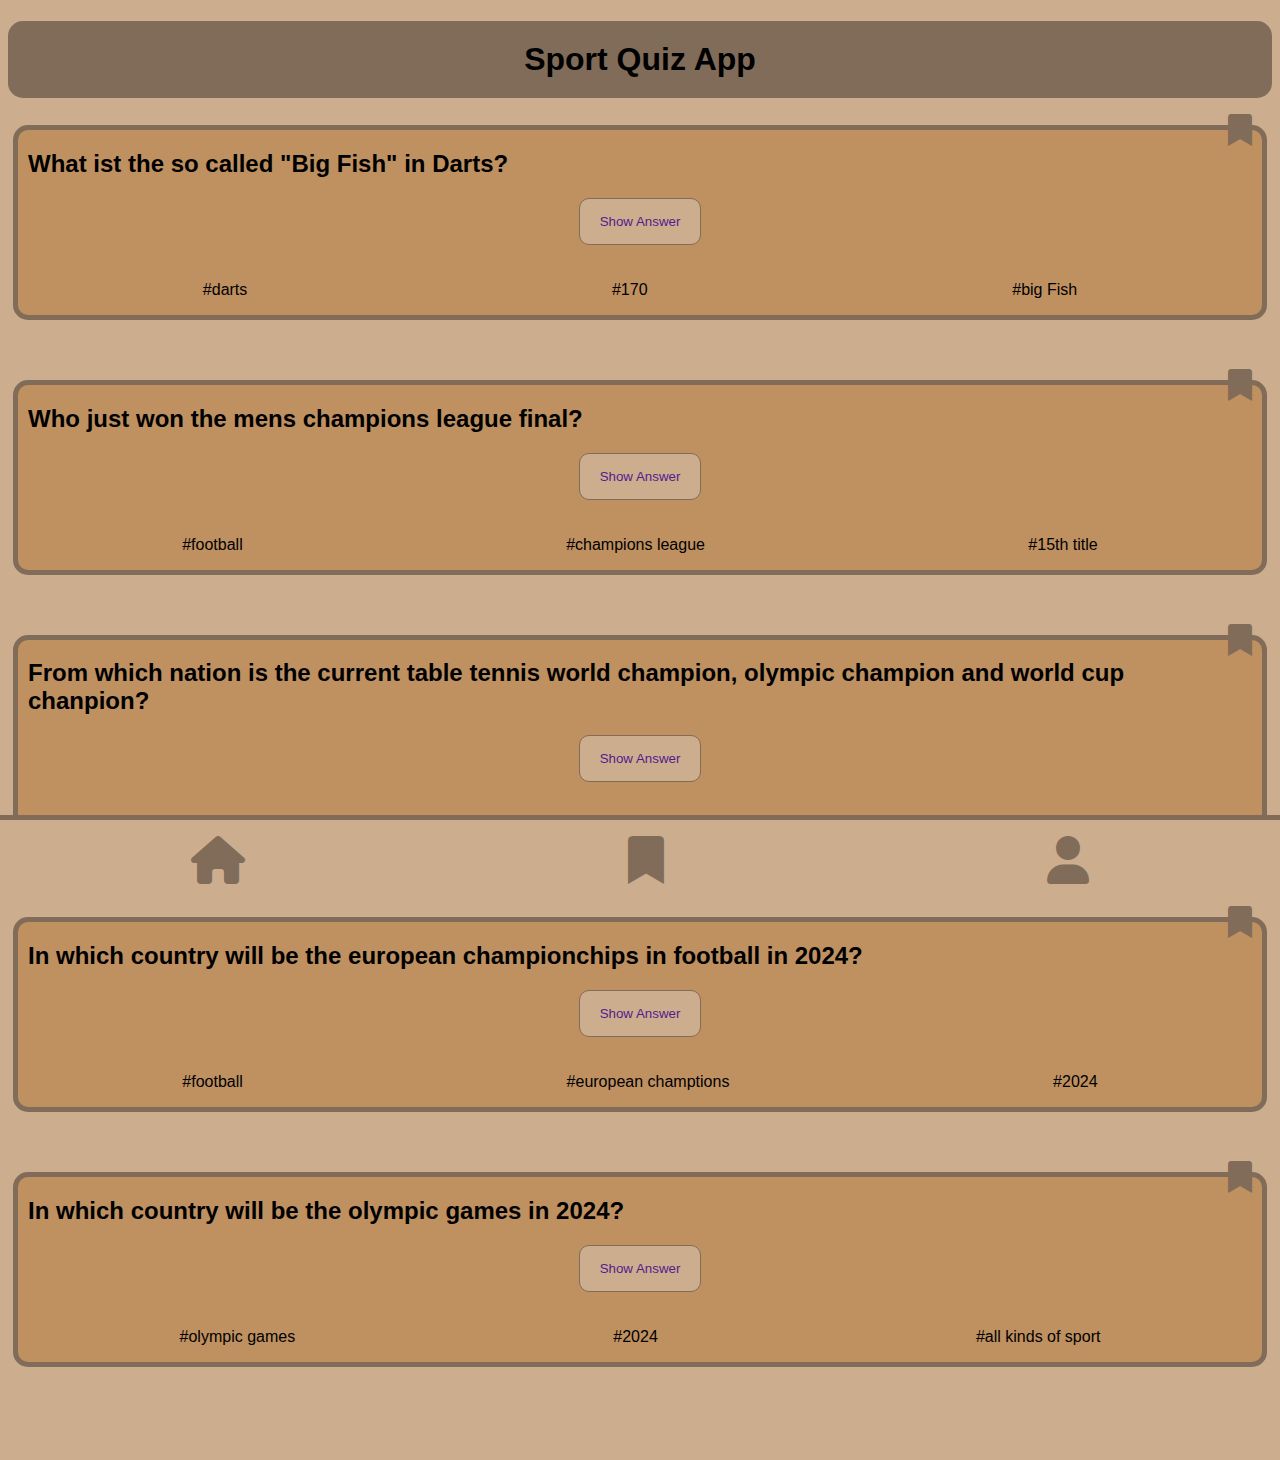
==== bookmarks.html @ 811630d1 "Add head for visibility" ====
<!DOCTYPE html>
<html lang="en">
  <head>
    <meta charset="UTF-8" />
    <meta name="viewport" content="width=device-width, initial-scale=1.0" />
    <link rel="stylesheet" href="./css/styles.css" />
    <link
      rel="stylesheet"
      href="https://cdnjs.cloudflare.com/ajax/libs/font-awesome/6.0.0-beta3/css/all.min.css"
    />
  </head>
  <header>
    <h1 class="header">Sport Quiz App</h1>
  </header>
  <body id="home">
    <main>
      <section class="all-cards-body">
        <section class="card question-1">
          <h2>What ist the so called "Big Fish" in Darts?</h2>
          <a href="#question-1">
            <i class="fas fa-bookmark fa-2xl card-bookmark"></i>
          </a>
          <div class="button-section">
            <button class="answer-button">
              <a href="" class="show-answer">Show Answer</a>
            </button>
          </div>
          <p hidden>It´s the highest finish you can throw, a 170 points</p>
          <div class="tags">
            <p>#darts</p>
            <p>#170</p>
            <p>#big Fish</p>
          </div>
        </section>
        <section class="card question-2">
          <h2>Who just won the mens champions league final?</h2>
          <a href="#question-2">
            <i class="fas fa-bookmark fa-2xl card-bookmark"></i>
          </a>
          <div class="button-section">
            <button class="answer-button">
              <a href="" class="show-answer">Show Answer</a>
            </button>
          </div>
          <p hidden>Real Madrid</p>
          <div class="tags">
            <p>#football</p>
            <p>#champions league</p>
            <p>#15th title</p>
          </div>
        </section>
        <section class="card question-3">
          <h2>
            From which nation is the current table tennis world champion,
            olympic champion and world cup chanpion?
          </h2>
          <a href="#question-3">
            <i class="fas fa-bookmark fa-2xl card-bookmark"></i>
          </a>
          <div class="button-section">
            <button class="answer-button">
              <a href="" class="show-answer">Show Answer</a>
            </button>
          </div>
          <p hidden>China</p>
          <div class="tags">
            <p>#tabletennis</p>
            <p>#fastest sport</p>
            <p>#racket sport</p>
          </div>
        </section>
        <section class="card question-4">
          <h2>
            In which country will be the european championchips in football in
            2024?
          </h2>
          <a href="#question-4">
            <i class="fas fa-bookmark fa-2xl card-bookmark"></i>
          </a>
          <div class="button-section">
            <button class="answer-button">
              <a href="" class="show-answer">Show Answer</a>
            </button>
          </div>
          <p hidden>Germany</p>
          <div class="tags">
            <p>#football</p>
            <p>#european champtions</p>
            <p>#2024</p>
          </div>
        </section>
        <section class="card question-5">
          <h2>In which country will be the olympic games in 2024?</h2>
          <a href="#question-5">
            <i class="fas fa-bookmark fa-2xl card-bookmark"></i>
          </a>
          <div class="button-section">
            <button class="answer-button">
              <a href="" class="show-answer">Show Answer</a>
            </button>
          </div>
          <p hidden>France</p>
          <div class="tags">
            <p>#olympic games</p>
            <p>#2024</p>
            <p>#all kinds of sport</p>
          </div>
        </section>
      </section>
    </main>
    <footer class="footer">
      <nav class="navbar">
        <ul class="navbar-row">
          <li>
            <a href="./index.html">
              <i class="fas fa-home fa-3x navbar-buttons"></i>
            </a>
          </li>
          <li>
            <a href="">
              <i class="fas fa-bookmark fa-3x navbar-buttons"></i>
            </a>
          </li>
          <li>
            <a href="./profilepage.html">
              <i class="fas fa-user fa-3x navbar-buttons"></i>
            </a>
          </li>
        </ul>
      </nav>
    </footer>
  </body>
</html>
---- css/styles.css ----
@import "./global.css";
@import "./header.css";
@import "./cards.css";
@import "./footer.css";

*,
*::before,
*::after {
  box-sizing: border-box;
}
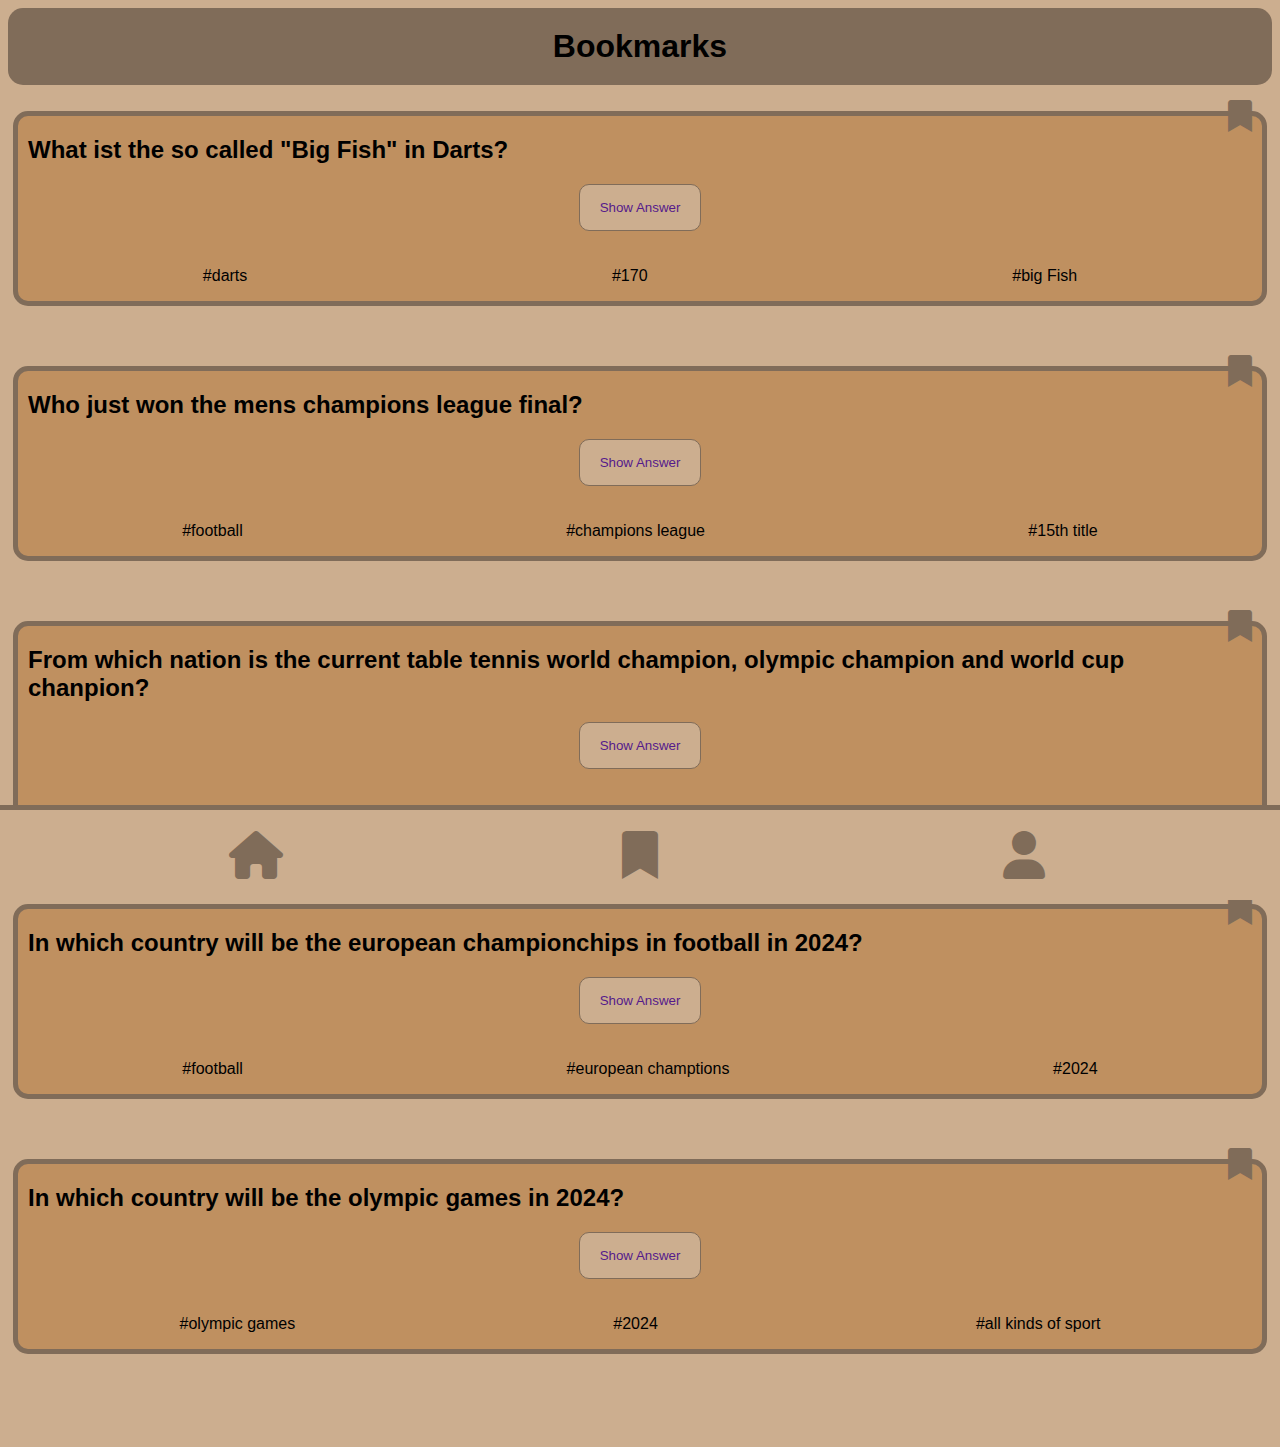
==== commit 70ff498a: "Copy footer from index.html to bookmarks and profilepage" ====
--- a/bookmarks.html
+++ b/bookmarks.html
@@ -1,8 +1,5 @@
-<!DOCTYPE html>
-<html lang="en">
+<html>
   <head>
-    <meta charset="UTF-8" />
-    <meta name="viewport" content="width=device-width, initial-scale=1.0" />
     <link rel="stylesheet" href="./css/styles.css" />
     <link
       rel="stylesheet"
@@ -10,7 +7,7 @@
     />
   </head>
   <header>
-    <h1 class="header">Sport Quiz App</h1>
+    <h1 class="header">Bookmarks</h1>
   </header>
   <body id="home">
     <main>
@@ -111,17 +108,17 @@
     <footer class="footer">
       <nav class="navbar">
         <ul class="navbar-row">
-          <li>
-            <a href="./index.html">
+          <li class="home-button">
+            <a href="">
               <i class="fas fa-home fa-3x navbar-buttons"></i>
             </a>
           </li>
-          <li>
-            <a href="">
+          <li class="bookmark-button">
+            <a href="./bookmarks.html">
               <i class="fas fa-bookmark fa-3x navbar-buttons"></i>
             </a>
           </li>
-          <li>
+          <li class="profile-button">
             <a href="./profilepage.html">
               <i class="fas fa-user fa-3x navbar-buttons"></i>
             </a>
--- a/css/styles.css
+++ b/css/styles.css
@@ -2,6 +2,7 @@
 @import "./header.css";
 @import "./cards.css";
 @import "./footer.css";
+@import "./cards-profile.css";
 
 *,
 *::before,
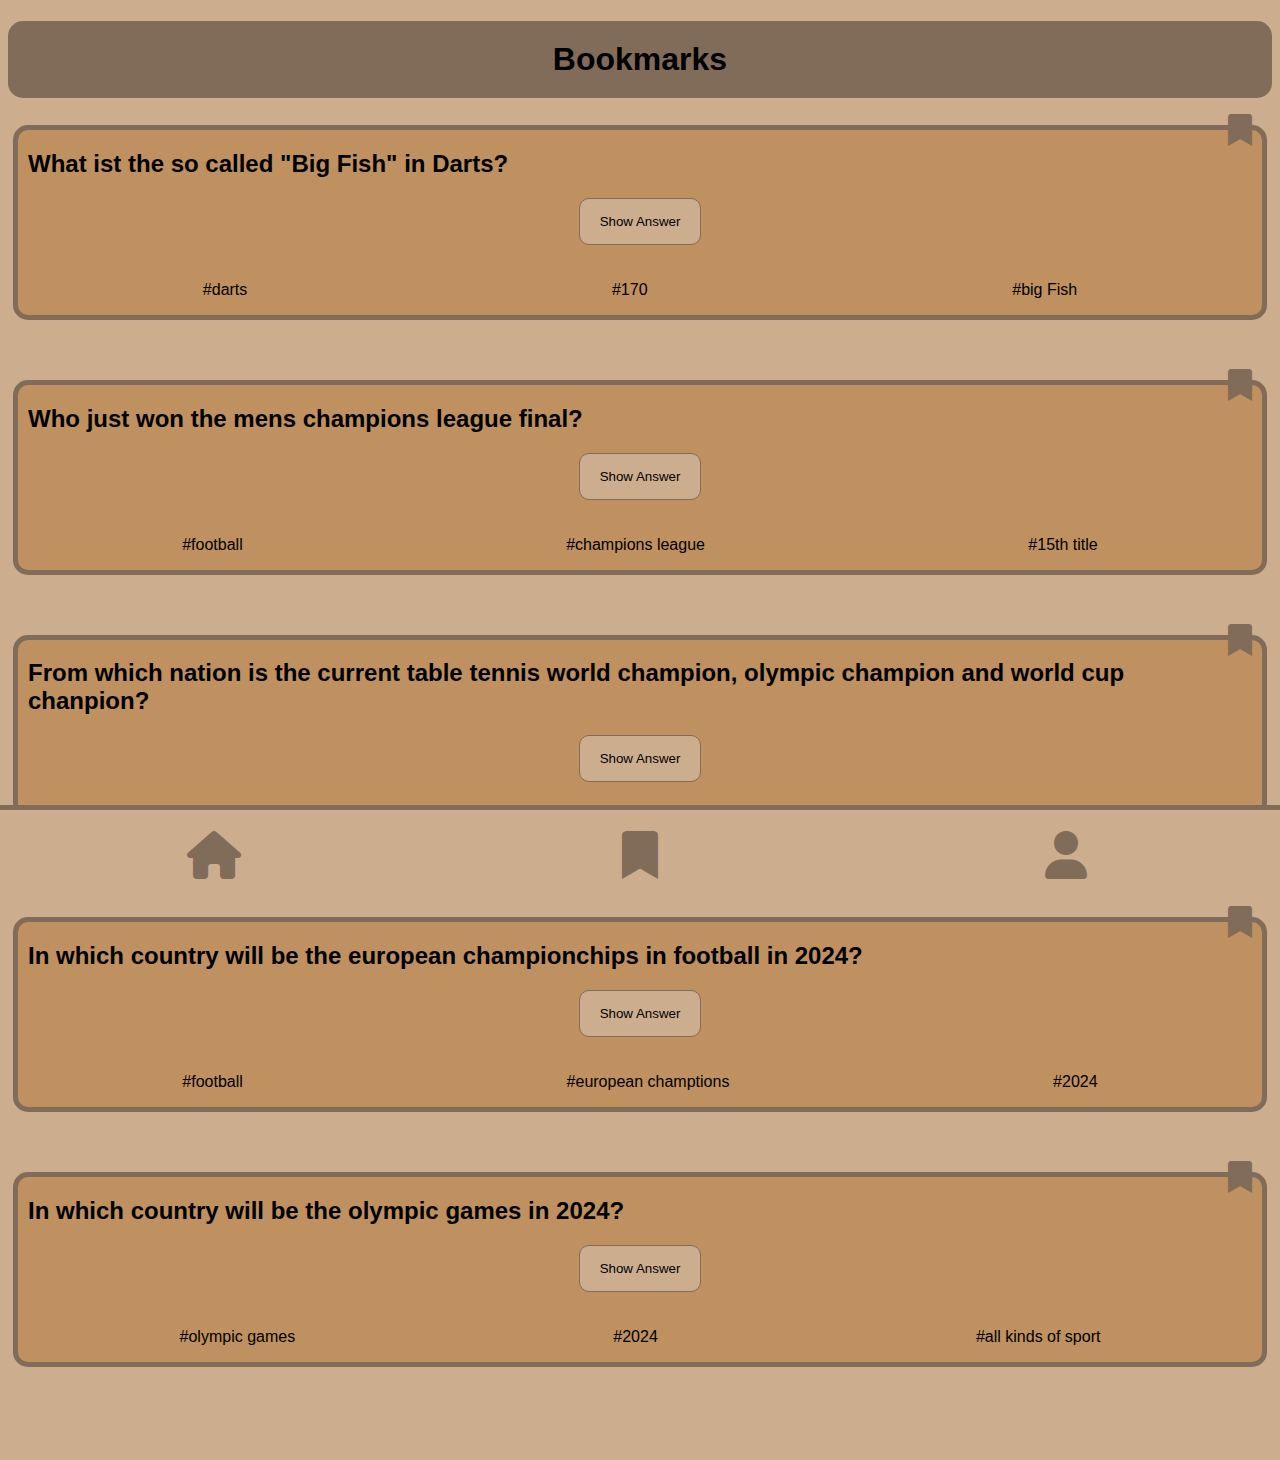
==== commit cd346494: "Add DOCTYPE" ====
--- a/bookmarks.html
+++ b/bookmarks.html
@@ -1,3 +1,4 @@
+<!DOCTYPE html>
 <html>
   <head>
     <link rel="stylesheet" href="./css/styles.css" />
@@ -109,12 +110,12 @@
       <nav class="navbar">
         <ul class="navbar-row">
           <li class="home-button">
-            <a href="">
+            <a href="./index.html">
               <i class="fas fa-home fa-3x navbar-buttons"></i>
             </a>
           </li>
           <li class="bookmark-button">
-            <a href="./bookmarks.html">
+            <a href="">
               <i class="fas fa-bookmark fa-3x navbar-buttons"></i>
             </a>
           </li>
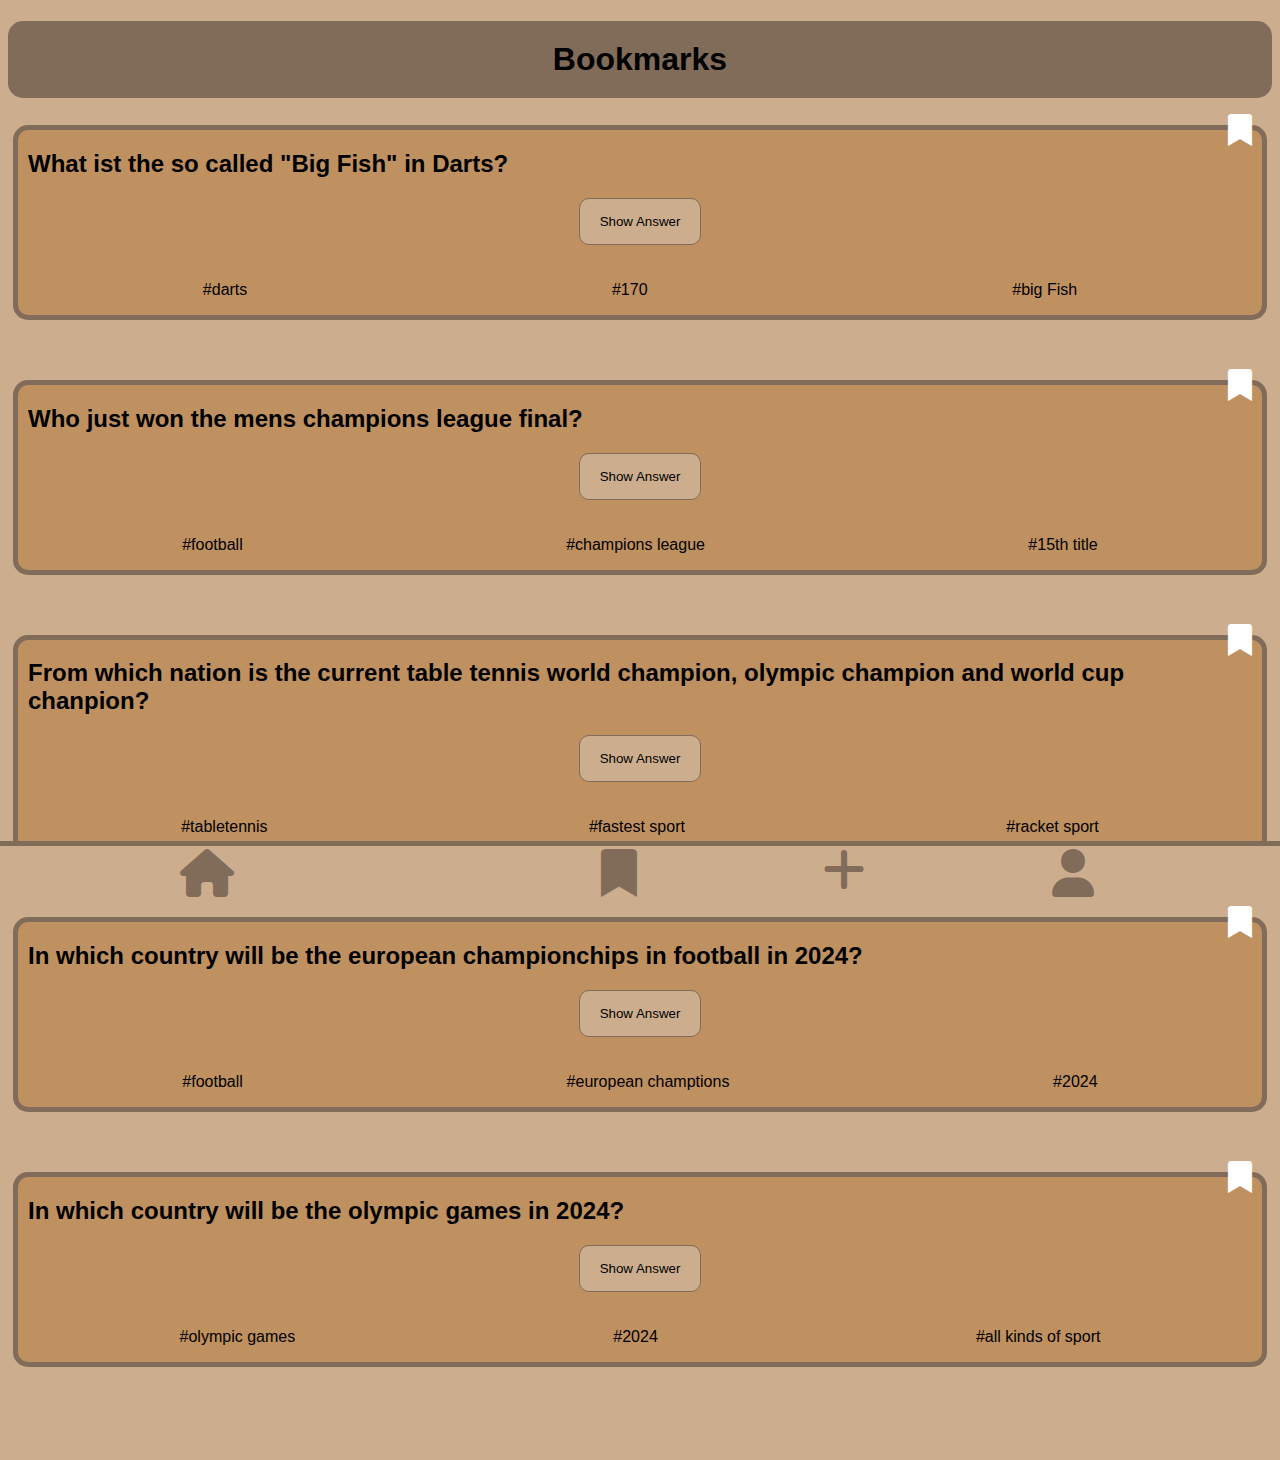
==== commit 9dbe9a93: "Add new footer button" ====
--- a/bookmarks.html
+++ b/bookmarks.html
@@ -119,6 +119,11 @@
               <i class="fas fa-bookmark fa-3x navbar-buttons"></i>
             </a>
           </li>
+          <li class="form-button">
+            <a href="./form.html">
+              <i class="fas fa-plus fa-3x navbar-buttons"></i>
+            </a>
+          </li>
           <li class="profile-button">
             <a href="./profilepage.html">
               <i class="fas fa-user fa-3x navbar-buttons"></i>
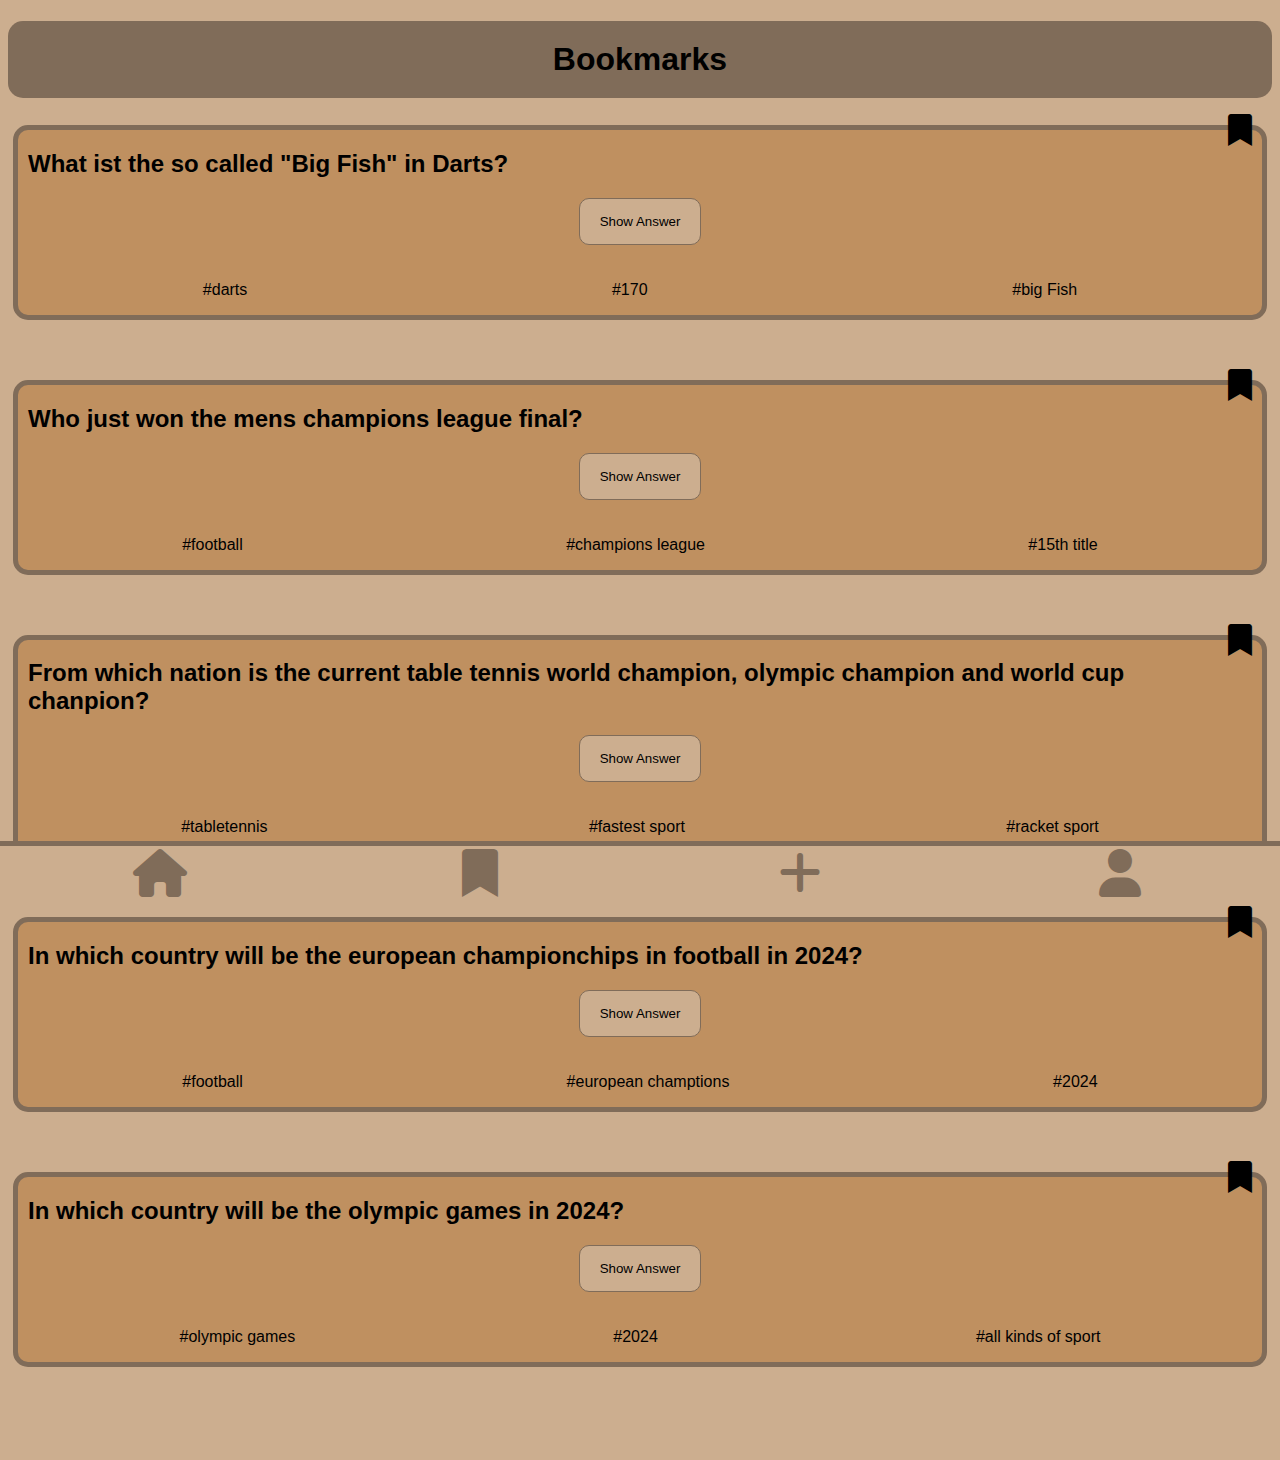
==== commit cd35b5ee: "Merge branch 'main' into feature/profilepage" ====
--- a/bookmarks.html
+++ b/bookmarks.html
@@ -1,6 +1,8 @@
 <!DOCTYPE html>
-<html>
+<html lang="en">
   <head>
+    <meta charset="UTF-8" />
+    <meta name="viewport" content="width=device-width, initial-scale=1.0" />
     <link rel="stylesheet" href="./css/styles.css" />
     <link
       rel="stylesheet"
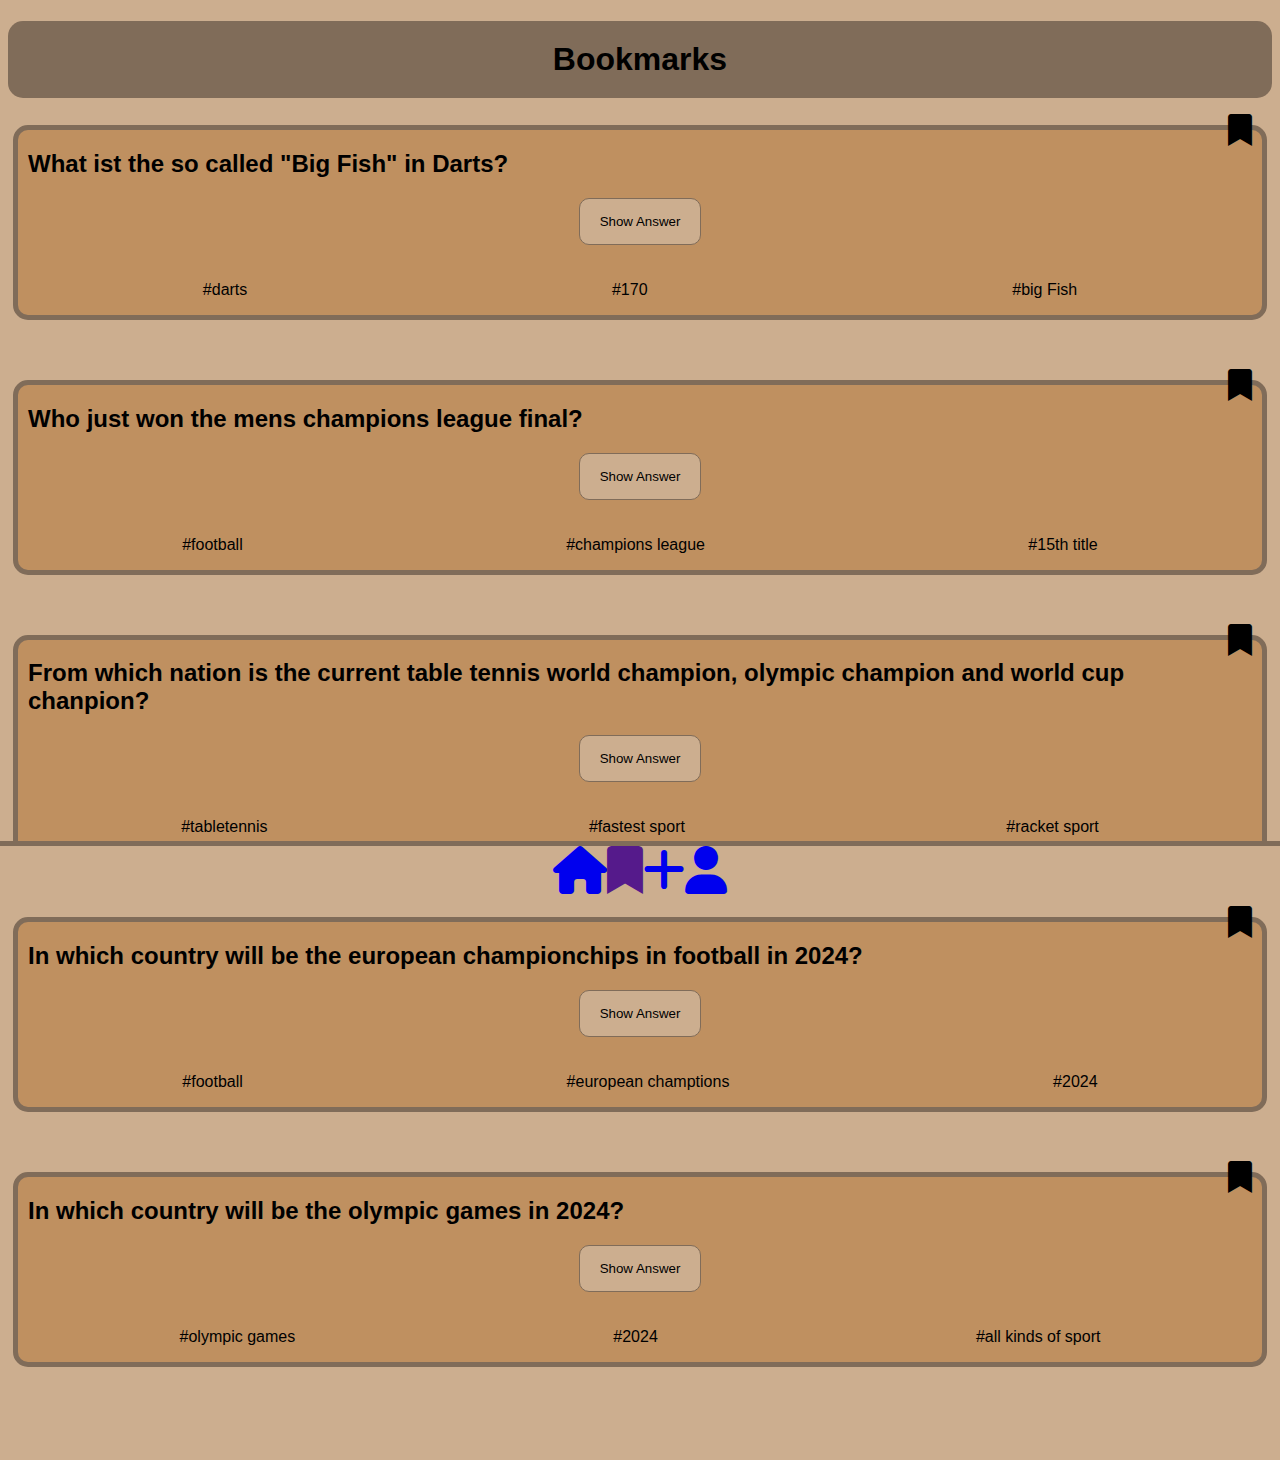
==== commit 417a2e7b: "Remove header element and change class names" ====
--- a/bookmarks.html
+++ b/bookmarks.html
@@ -9,9 +9,7 @@
       href="https://cdnjs.cloudflare.com/ajax/libs/font-awesome/6.0.0-beta3/css/all.min.css"
     />
   </head>
-  <header>
-    <h1 class="header">Bookmarks</h1>
-  </header>
+  <h1 class="header">Bookmarks</h1>
   <body id="home">
     <main>
       <section class="all-cards-body">
@@ -111,24 +109,24 @@
     <footer class="footer">
       <nav class="navbar">
         <ul class="navbar-row">
-          <li class="home-button">
+          <li class="footer-button">
             <a href="./index.html">
-              <i class="fas fa-home fa-3x navbar-buttons"></i>
+              <i class="fas fa-home fa-3x navbar-icon"></i>
             </a>
           </li>
-          <li class="bookmark-button">
+          <li class="footer-button">
             <a href="">
-              <i class="fas fa-bookmark fa-3x navbar-buttons"></i>
+              <i class="fas fa-bookmark fa-3x navbar-icon"></i>
             </a>
           </li>
-          <li class="form-button">
+          <li class="footer-button">
             <a href="./form.html">
-              <i class="fas fa-plus fa-3x navbar-buttons"></i>
+              <i class="fas fa-plus fa-3x navbar-icon"></i>
             </a>
           </li>
-          <li class="profile-button">
+          <li class="footer-button">
             <a href="./profilepage.html">
-              <i class="fas fa-user fa-3x navbar-buttons"></i>
+              <i class="fas fa-user fa-3x navbar-icon"></i>
             </a>
           </li>
         </ul>
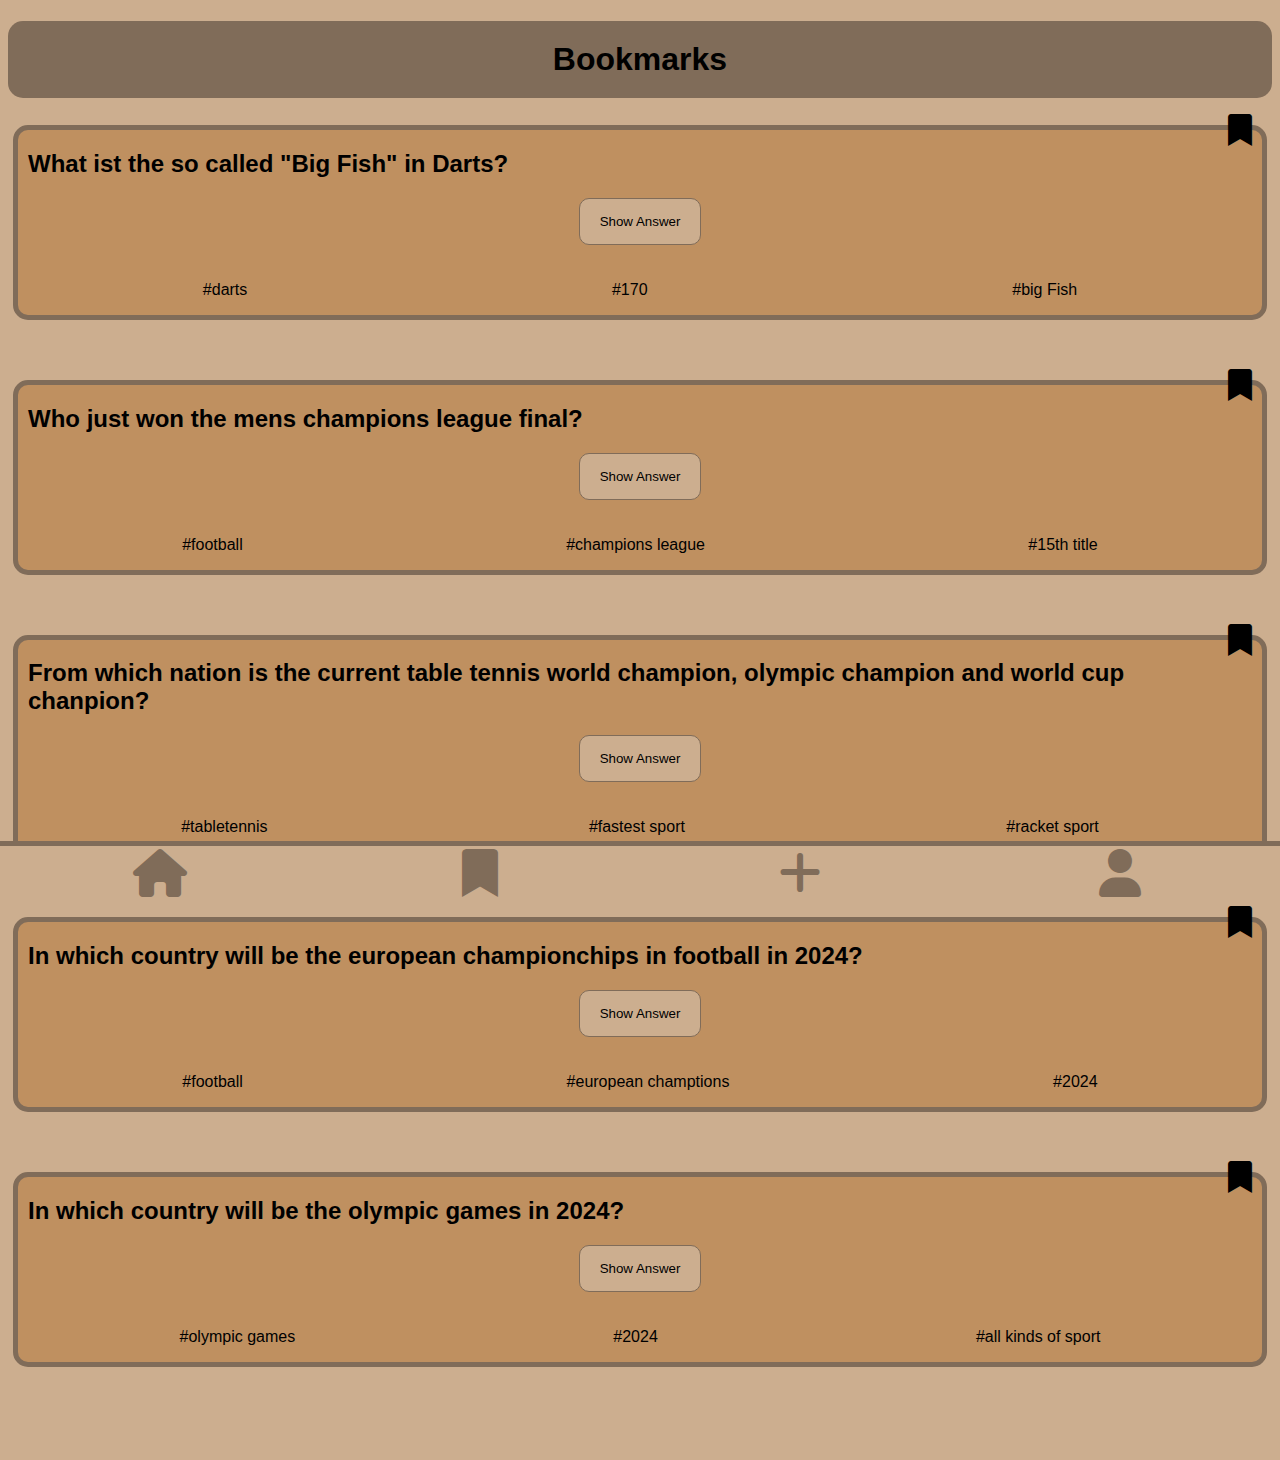
==== commit 93fd5ac6: "Add class" ====
--- a/bookmarks.html
+++ b/bookmarks.html
@@ -110,22 +110,22 @@
       <nav class="navbar">
         <ul class="navbar-row">
           <li class="footer-button">
-            <a href="./index.html">
+            <a href="./index.html" class="linkWidth">
               <i class="fas fa-home fa-3x navbar-icon"></i>
             </a>
           </li>
-          <li class="footer-button">
-            <a href="">
+          <li class="footer-button footer-button__current">
+            <a href="" class="linkWidth">
               <i class="fas fa-bookmark fa-3x navbar-icon"></i>
             </a>
           </li>
           <li class="footer-button">
-            <a href="./form.html">
+            <a href="./form.html" class="linkWidth">
               <i class="fas fa-plus fa-3x navbar-icon"></i>
             </a>
           </li>
           <li class="footer-button">
-            <a href="./profilepage.html">
+            <a href="./profilepage.html" class="linkWidth">
               <i class="fas fa-user fa-3x navbar-icon"></i>
             </a>
           </li>
--- a/css/styles.css
+++ b/css/styles.css
@@ -3,9 +3,3 @@
 @import "./cards.css";
 @import "./footer.css";
 @import "./cards-profile.css";
-
-*,
-*::before,
-*::after {
-  box-sizing: border-box;
-}
